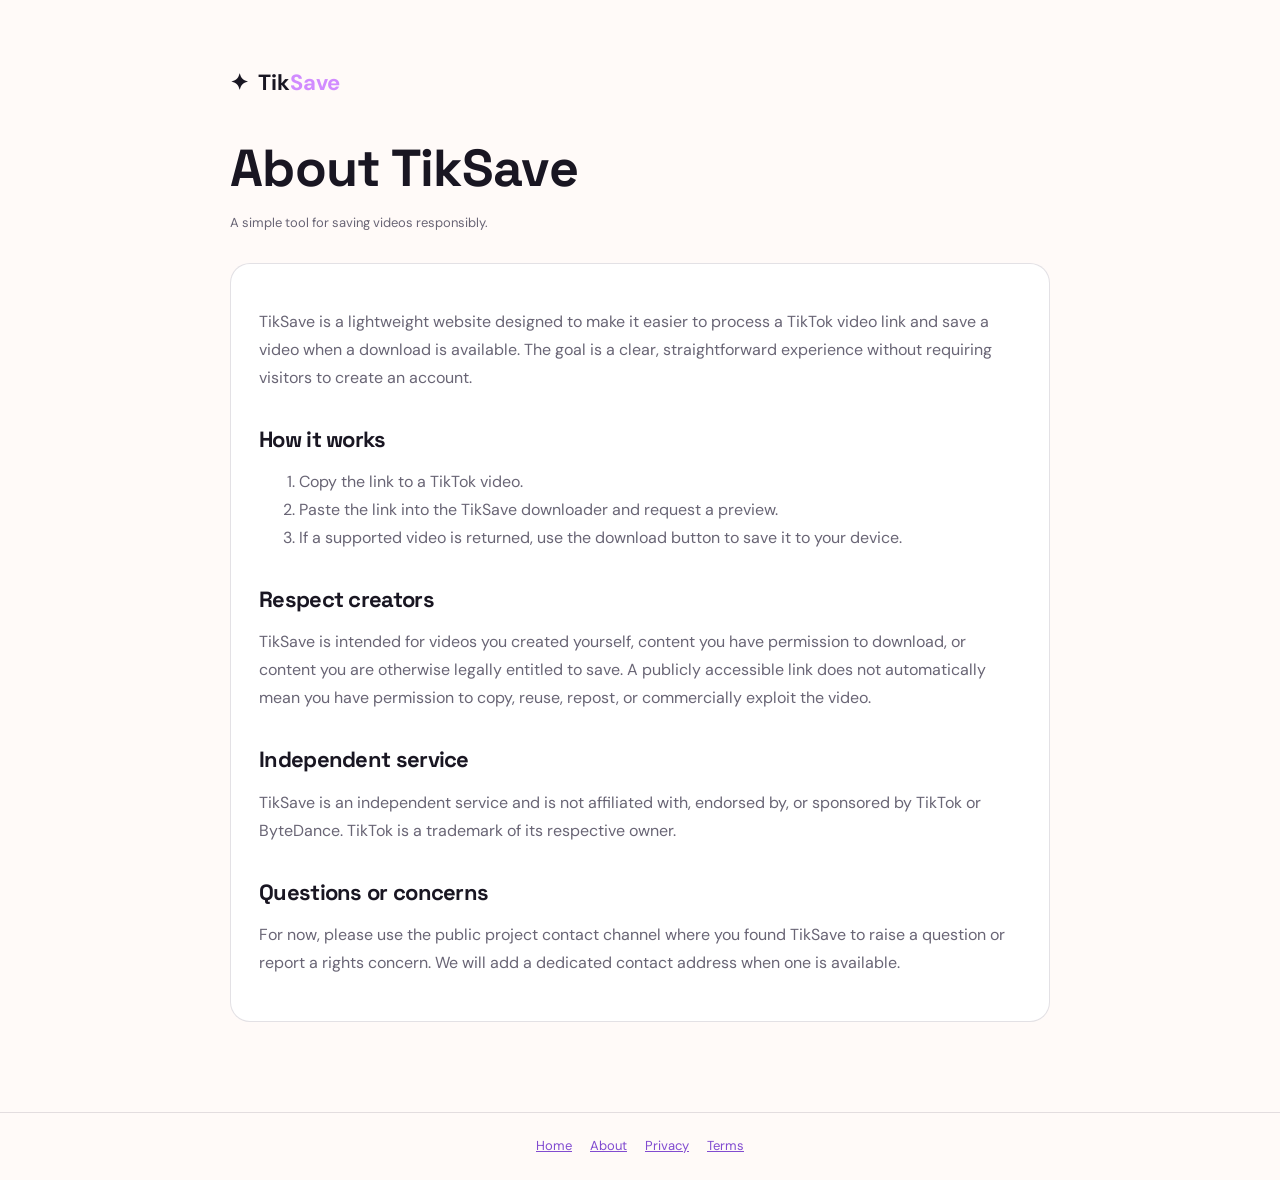
==== about.html @ 072a2fe6 "Add about information page" ====
<!doctype html>
<html lang="en"><head><meta charset="utf-8"><meta name="viewport" content="width=device-width,initial-scale=1"><meta name="description" content="Learn what TikSave does, how it works, and our commitment to responsible video saving."><title>About TikSave | TikSave</title><link rel="preconnect" href="https://fonts.googleapis.com"><link rel="preconnect" href="https://fonts.gstatic.com" crossorigin><link href="https://fonts.googleapis.com/css2?family=DM+Sans:wght@400;500;600;700&family=Space+Grotesk:wght@500;600;700&display=swap" rel="stylesheet"><style>
:root{color-scheme:light dark;--bg:#10101a;--panel:#191827;--text:#f7f5fc;--muted:#b0adbd;--accent:#bd8aff;--border:rgba(255,255,255,.12)}
*{box-sizing:border-box}body{margin:0;background:var(--bg);color:var(--text);font:16px/1.75 'DM Sans',Arial,sans-serif}
main{width:min(820px,calc(100% - 40px));margin:64px auto 90px}a{color:var(--accent)}.brand{display:inline-flex;align-items:center;gap:10px;text-decoration:none;color:var(--text);font-weight:700;font-size:22px}.brand span span{color:#d18bff}
h1,h2{font-family:'Space Grotesk',Arial,sans-serif;line-height:1.2;letter-spacing:-.7px}h1{font-size:clamp(36px,6vw,52px);margin:34px 0 10px}h2{font-size:22px;margin:34px 0 8px}p,li{color:var(--muted)}.updated{font-size:13px;color:var(--muted)}.panel{margin-top:28px;padding:28px;border:1px solid var(--border);border-radius:20px;background:var(--panel)}footer{border-top:1px solid var(--border);padding:22px 20px;text-align:center;color:var(--muted);font-size:13px}footer a{margin:0 9px}
@media(prefers-color-scheme:light){:root{color-scheme:light;--bg:#fffaf8;--panel:#fff;--text:#191622;--muted:#696575;--accent:#814bd0;--border:rgba(40,30,60,.13)}}
</style></head><body><main><a class="brand" href="/"><span>✦</span><span>Tik<span>Save</span></span></a>
<h1>About TikSave</h1><p class="updated">A simple tool for saving videos responsibly.</p><div class="panel">
<p>TikSave is a lightweight website designed to make it easier to process a TikTok video link and save a video when a download is available. The goal is a clear, straightforward experience without requiring visitors to create an account.</p>
<h2>How it works</h2><ol><li>Copy the link to a TikTok video.</li><li>Paste the link into the TikSave downloader and request a preview.</li><li>If a supported video is returned, use the download button to save it to your device.</li></ol>
<h2>Respect creators</h2><p>TikSave is intended for videos you created yourself, content you have permission to download, or content you are otherwise legally entitled to save. A publicly accessible link does not automatically mean you have permission to copy, reuse, repost, or commercially exploit the video.</p>
<h2>Independent service</h2><p>TikSave is an independent service and is not affiliated with, endorsed by, or sponsored by TikTok or ByteDance. TikTok is a trademark of its respective owner.</p>
<h2>Questions or concerns</h2><p>For now, please use the public project contact channel where you found TikSave to raise a question or report a rights concern. We will add a dedicated contact address when one is available.</p></div></main><footer><a href="/">Home</a><a href="/about.html">About</a><a href="/privacy.html">Privacy</a><a href="/terms.html">Terms</a></footer></body></html>
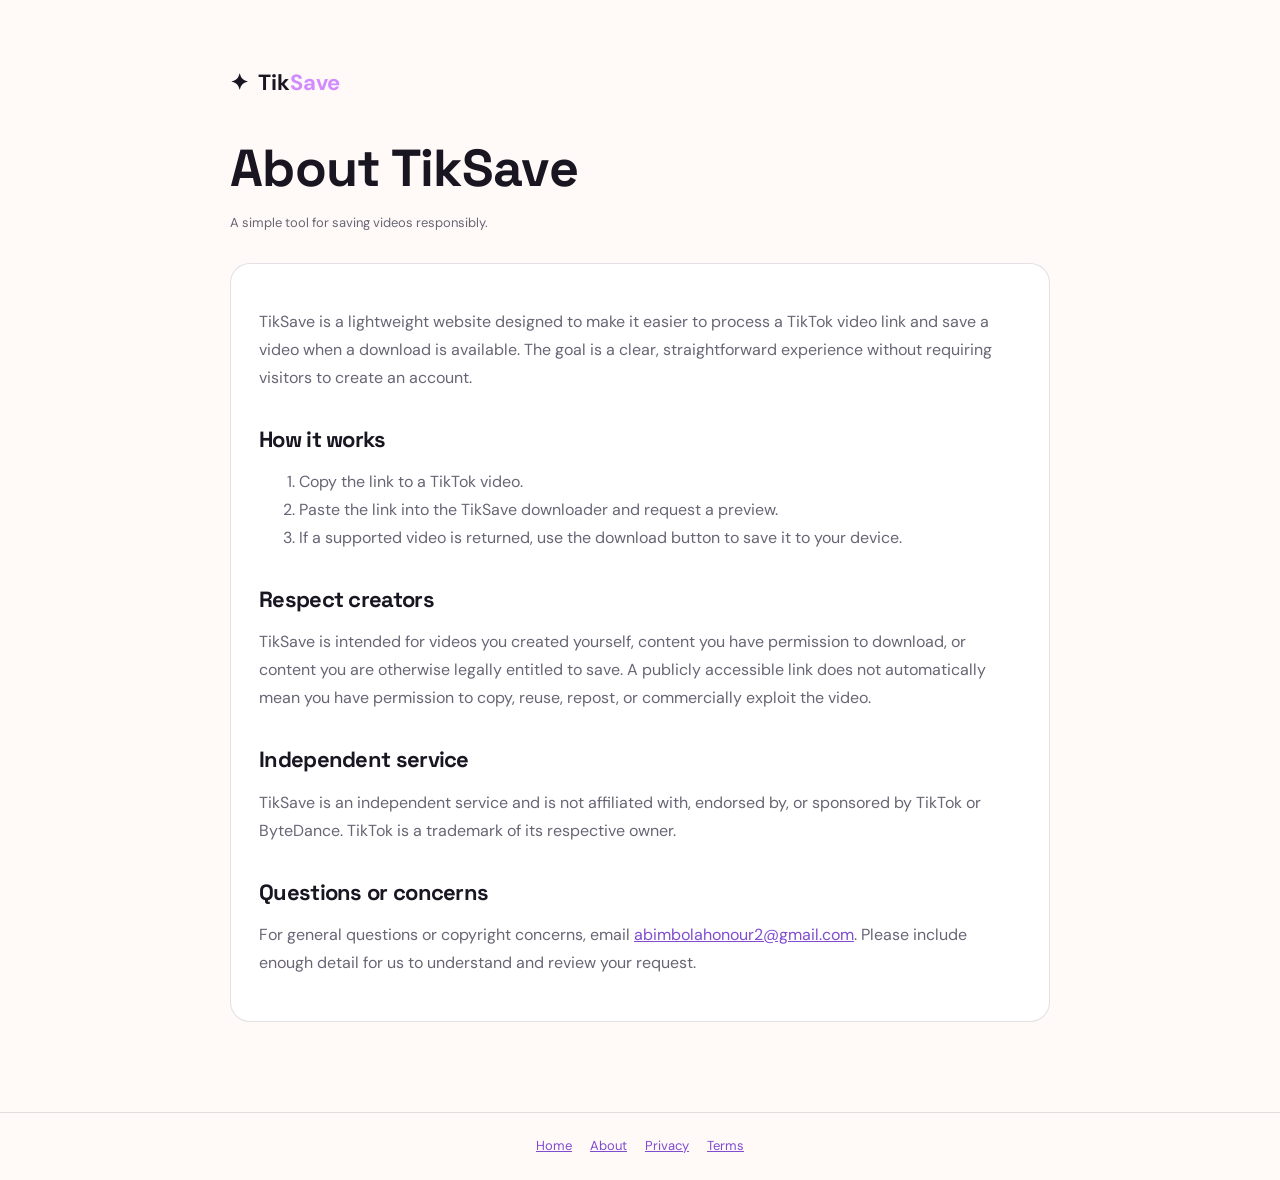
==== commit 15780d17: "Add support contact email to about.html" ====
--- a/about.html
+++ b/about.html
@@ -11,4 +11,4 @@
 <h2>How it works</h2><ol><li>Copy the link to a TikTok video.</li><li>Paste the link into the TikSave downloader and request a preview.</li><li>If a supported video is returned, use the download button to save it to your device.</li></ol>
 <h2>Respect creators</h2><p>TikSave is intended for videos you created yourself, content you have permission to download, or content you are otherwise legally entitled to save. A publicly accessible link does not automatically mean you have permission to copy, reuse, repost, or commercially exploit the video.</p>
 <h2>Independent service</h2><p>TikSave is an independent service and is not affiliated with, endorsed by, or sponsored by TikTok or ByteDance. TikTok is a trademark of its respective owner.</p>
-<h2>Questions or concerns</h2><p>For now, please use the public project contact channel where you found TikSave to raise a question or report a rights concern. We will add a dedicated contact address when one is available.</p></div></main><footer><a href="/">Home</a><a href="/about.html">About</a><a href="/privacy.html">Privacy</a><a href="/terms.html">Terms</a></footer></body></html>+<h2>Questions or concerns</h2><p>For general questions or copyright concerns, email <a href="mailto:abimbolahonour2@gmail.com">abimbolahonour2@gmail.com</a>. Please include enough detail for us to understand and review your request.</p></div></main><footer><a href="/">Home</a><a href="/about.html">About</a><a href="/privacy.html">Privacy</a><a href="/terms.html">Terms</a></footer></body></html>
